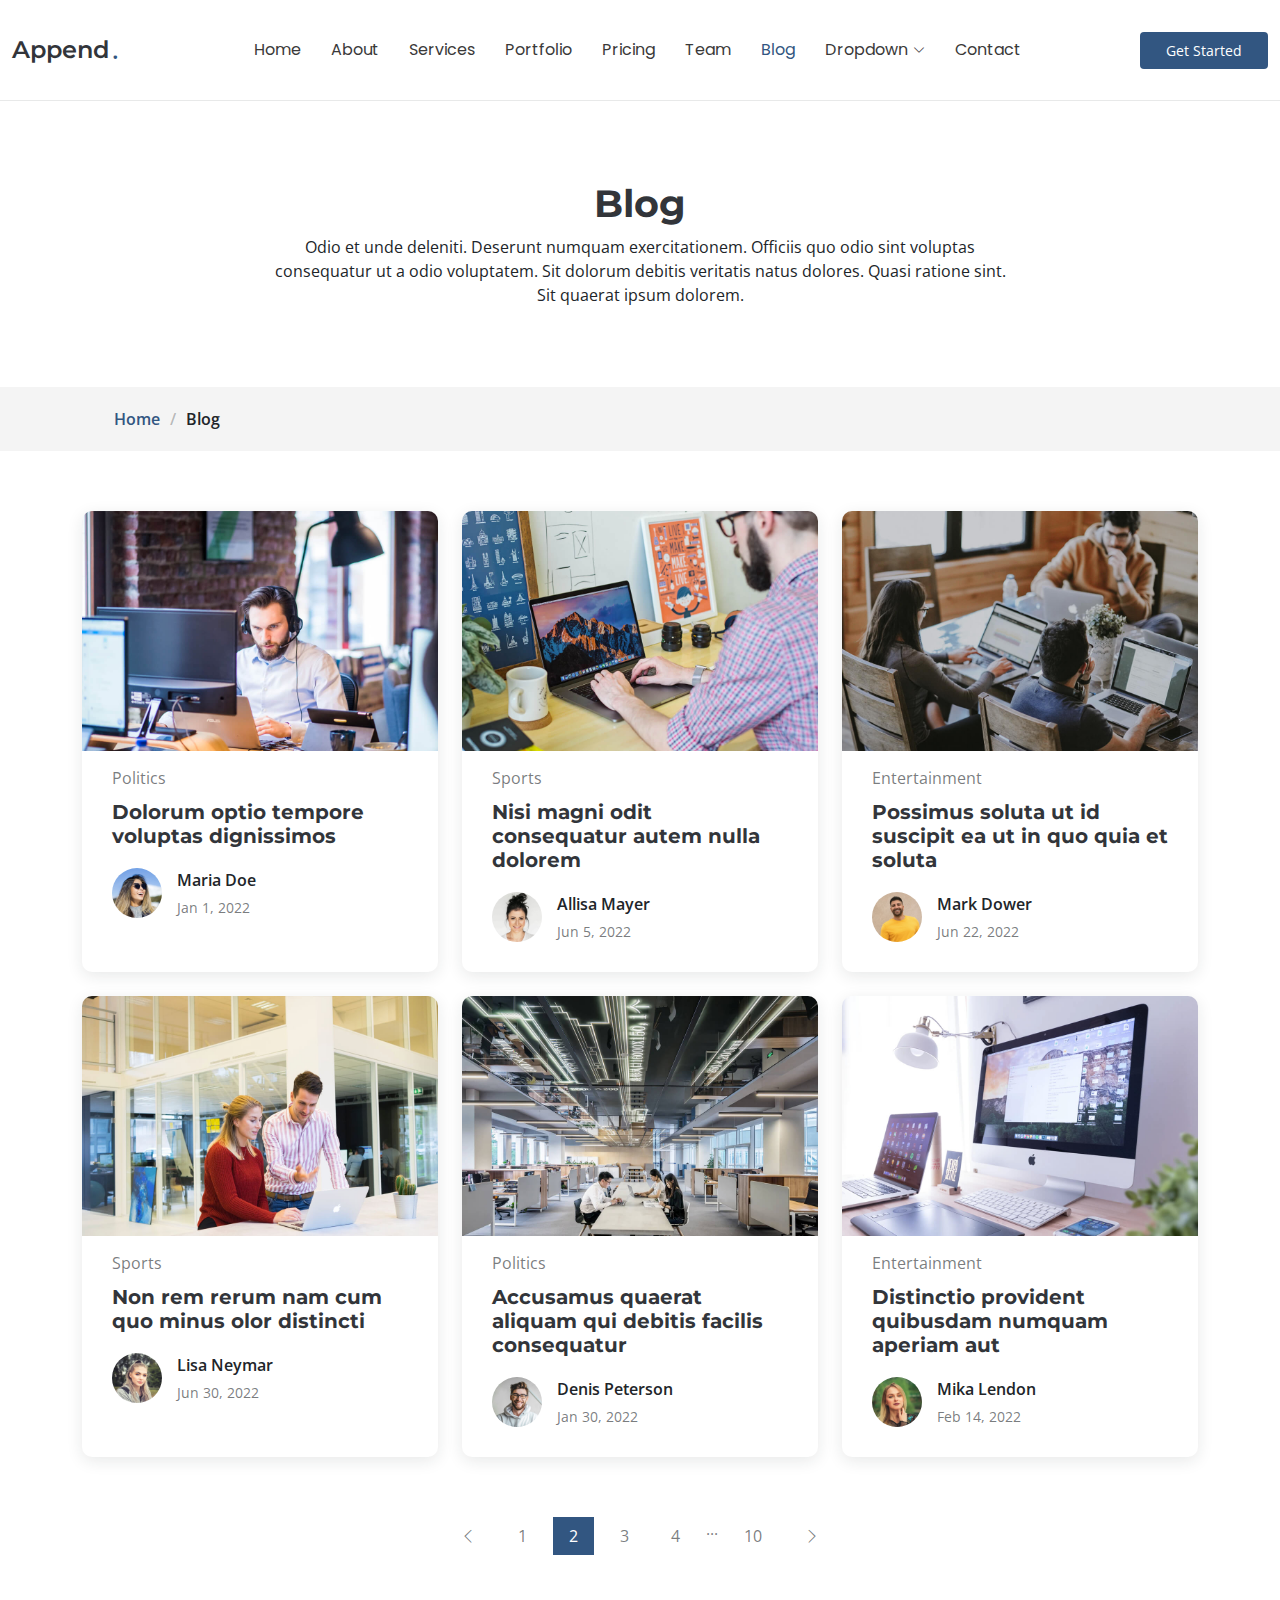
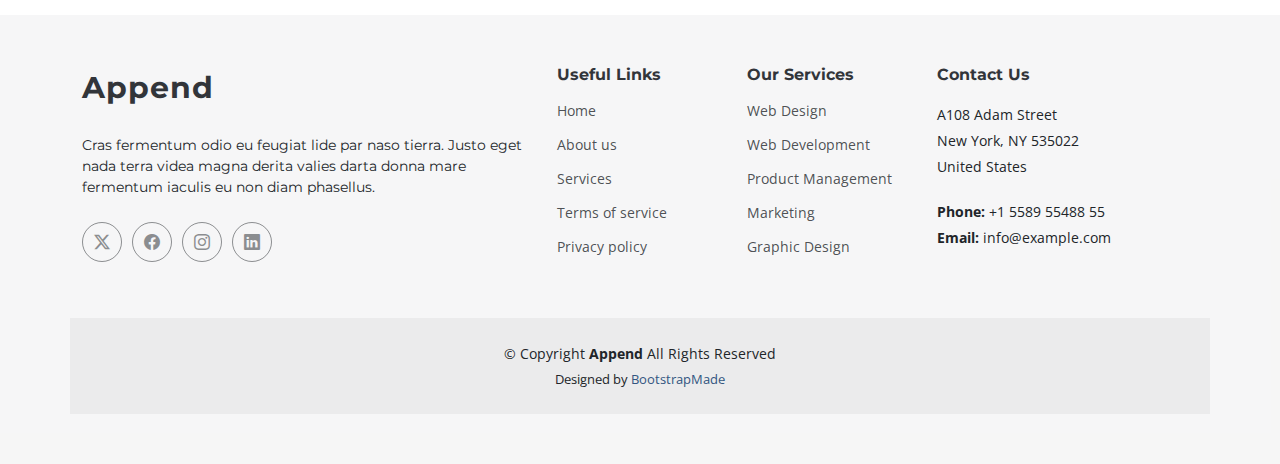
==== blog.html @ b0d9e705 "update" ====
<!DOCTYPE html>
<html lang="en">

<head>
  <meta charset="utf-8">
  <meta content="width=device-width, initial-scale=1.0" name="viewport">
  <title>Blog - Append Bootstrap Template</title>
  <meta content="" name="description">
  <meta content="" name="keywords">

  <!-- Favicons -->
  <link href="assets/img/favicon.png" rel="icon">
  <link href="assets/img/apple-touch-icon.png" rel="apple-touch-icon">

  <!-- Fonts -->
  <link href="https://fonts.googleapis.com" rel="preconnect">
  <link href="https://fonts.gstatic.com" rel="preconnect" crossorigin>
  <link href="https://fonts.googleapis.com/css2?family=Open+Sans:ital,wght@0,300;0,400;0,500;0,600;0,700;0,800;1,300;1,400;1,500;1,600;1,700;1,800&family=Montserrat:ital,wght@0,100;0,200;0,300;0,400;0,500;0,600;0,700;0,800;0,900;1,100;1,200;1,300;1,400;1,500;1,600;1,700;1,800;1,900&family=Poppins:ital,wght@0,100;0,200;0,300;0,400;0,500;0,600;0,700;0,800;0,900;1,100;1,200;1,300;1,400;1,500;1,600;1,700;1,800;1,900&display=swap" rel="stylesheet">

  <!-- Vendor CSS Files -->
  <link href="assets/vendor/bootstrap/css/bootstrap.min.css" rel="stylesheet">
  <link href="assets/vendor/bootstrap-icons/bootstrap-icons.css" rel="stylesheet">
  <link href="assets/vendor/aos/aos.css" rel="stylesheet">
  <link href="assets/vendor/glightbox/css/glightbox.min.css" rel="stylesheet">
  <link href="assets/vendor/swiper/swiper-bundle.min.css" rel="stylesheet">

  <!-- Main CSS File -->
  <link href="assets/css/main.css" rel="stylesheet">

  <!-- =======================================================
  * Template Name: Append
  * Template URL: https://bootstrapmade.com/append-bootstrap-website-template/
  * Updated: Jun 14 2024 with Bootstrap v5.3.3
  * Author: BootstrapMade.com
  * License: https://bootstrapmade.com/license/
  ======================================================== -->
</head>

<body class="blog-page">

  <header id="header" class="header d-flex align-items-center sticky-top">
    <div class="container-fluid position-relative d-flex align-items-center justify-content-between">

      <a href="index.html" class="logo d-flex align-items-center me-auto me-xl-0">
        <!-- Uncomment the line below if you also wish to use an image logo -->
        <!-- <img src="assets/img/logo.png" alt=""> -->
        <h1 class="sitename">Append</h1><span>.</span>
      </a>

      <nav id="navmenu" class="navmenu">
        <ul>
          <li><a href="index.html#hero">Home</a></li>
          <li><a href="index.html#about">About</a></li>
          <li><a href="index.html#services">Services</a></li>
          <li><a href="index.html#portfolio">Portfolio</a></li>
          <li><a href="index.html#pricing">Pricing</a></li>
          <li><a href="index.html#team">Team</a></li>
          <li><a href="blog.html" class="active">Blog</a></li>
          <li class="dropdown"><a href="#"><span>Dropdown</span> <i class="bi bi-chevron-down toggle-dropdown"></i></a>
            <ul>
              <li><a href="#">Dropdown 1</a></li>
              <li class="dropdown"><a href="#"><span>Deep Dropdown</span> <i class="bi bi-chevron-down toggle-dropdown"></i></a>
                <ul>
                  <li><a href="#">Deep Dropdown 1</a></li>
                  <li><a href="#">Deep Dropdown 2</a></li>
                  <li><a href="#">Deep Dropdown 3</a></li>
                  <li><a href="#">Deep Dropdown 4</a></li>
                  <li><a href="#">Deep Dropdown 5</a></li>
                </ul>
              </li>
              <li><a href="#">Dropdown 2</a></li>
              <li><a href="#">Dropdown 3</a></li>
              <li><a href="#">Dropdown 4</a></li>
            </ul>
          </li>
          <li><a href="index.html#contact">Contact</a></li>
        </ul>
        <i class="mobile-nav-toggle d-xl-none bi bi-list"></i>
      </nav>

      <a class="btn-getstarted" href="index.html#about">Get Started</a>

    </div>
  </header>

  <main class="main">

    <!-- Page Title -->
    <div class="page-title" data-aos="fade">
      <div class="heading">
        <div class="container">
          <div class="row d-flex justify-content-center text-center">
            <div class="col-lg-8">
              <h1>Blog</h1>
              <p class="mb-0">Odio et unde deleniti. Deserunt numquam exercitationem. Officiis quo odio sint voluptas consequatur ut a odio voluptatem. Sit dolorum debitis veritatis natus dolores. Quasi ratione sint. Sit quaerat ipsum dolorem.</p>
            </div>
          </div>
        </div>
      </div>
      <nav class="breadcrumbs">
        <div class="container">
          <ol>
            <li><a href="index.html">Home</a></li>
            <li class="current">Blog</li>
          </ol>
        </div>
      </nav>
    </div><!-- End Page Title -->

    <!-- Blog Posts Section -->
    <section id="blog-posts" class="blog-posts section">

      <div class="container">
        <div class="row gy-4">

          <div class="col-lg-4">
            <article>

              <div class="post-img">
                <img src="assets/img/blog/blog-1.jpg" alt="" class="img-fluid">
              </div>

              <p class="post-category">Politics</p>

              <h2 class="title">
                <a href="blog-details.html">Dolorum optio tempore voluptas dignissimos</a>
              </h2>

              <div class="d-flex align-items-center">
                <img src="assets/img/blog/blog-author.jpg" alt="" class="img-fluid post-author-img flex-shrink-0">
                <div class="post-meta">
                  <p class="post-author">Maria Doe</p>
                  <p class="post-date">
                    <time datetime="2022-01-01">Jan 1, 2022</time>
                  </p>
                </div>
              </div>

            </article>
          </div><!-- End post list item -->

          <div class="col-lg-4">
            <article>

              <div class="post-img">
                <img src="assets/img/blog/blog-2.jpg" alt="" class="img-fluid">
              </div>

              <p class="post-category">Sports</p>

              <h2 class="title">
                <a href="blog-details.html">Nisi magni odit consequatur autem nulla dolorem</a>
              </h2>

              <div class="d-flex align-items-center">
                <img src="assets/img/blog/blog-author-2.jpg" alt="" class="img-fluid post-author-img flex-shrink-0">
                <div class="post-meta">
                  <p class="post-author">Allisa Mayer</p>
                  <p class="post-date">
                    <time datetime="2022-01-01">Jun 5, 2022</time>
                  </p>
                </div>
              </div>

            </article>
          </div><!-- End post list item -->

          <div class="col-lg-4">
            <article>

              <div class="post-img">
                <img src="assets/img/blog/blog-3.jpg" alt="" class="img-fluid">
              </div>

              <p class="post-category">Entertainment</p>

              <h2 class="title">
                <a href="blog-details.html">Possimus soluta ut id suscipit ea ut in quo quia et soluta</a>
              </h2>

              <div class="d-flex align-items-center">
                <img src="assets/img/blog/blog-author-3.jpg" alt="" class="img-fluid post-author-img flex-shrink-0">
                <div class="post-meta">
                  <p class="post-author">Mark Dower</p>
                  <p class="post-date">
                    <time datetime="2022-01-01">Jun 22, 2022</time>
                  </p>
                </div>
              </div>

            </article>
          </div><!-- End post list item -->

          <div class="col-lg-4">
            <article>

              <div class="post-img">
                <img src="assets/img/blog/blog-4.jpg" alt="" class="img-fluid">
              </div>

              <p class="post-category">Sports</p>

              <h2 class="title">
                <a href="blog-details.html">Non rem rerum nam cum quo minus olor distincti</a>
              </h2>

              <div class="d-flex align-items-center">
                <img src="assets/img/blog/blog-author-4.jpg" alt="" class="img-fluid post-author-img flex-shrink-0">
                <div class="post-meta">
                  <p class="post-author">Lisa Neymar</p>
                  <p class="post-date">
                    <time datetime="2022-01-01">Jun 30, 2022</time>
                  </p>
                </div>
              </div>

            </article>
          </div><!-- End post list item -->

          <div class="col-lg-4">
            <article>

              <div class="post-img">
                <img src="assets/img/blog/blog-5.jpg" alt="" class="img-fluid">
              </div>

              <p class="post-category">Politics</p>

              <h2 class="title">
                <a href="blog-details.html">Accusamus quaerat aliquam qui debitis facilis consequatur</a>
              </h2>

              <div class="d-flex align-items-center">
                <img src="assets/img/blog/blog-author-5.jpg" alt="" class="img-fluid post-author-img flex-shrink-0">
                <div class="post-meta">
                  <p class="post-author">Denis Peterson</p>
                  <p class="post-date">
                    <time datetime="2022-01-01">Jan 30, 2022</time>
                  </p>
                </div>
              </div>

            </article>
          </div><!-- End post list item -->

          <div class="col-lg-4">
            <article>

              <div class="post-img">
                <img src="assets/img/blog/blog-6.jpg" alt="" class="img-fluid">
              </div>

              <p class="post-category">Entertainment</p>

              <h2 class="title">
                <a href="blog-details.html">Distinctio provident quibusdam numquam aperiam aut</a>
              </h2>

              <div class="d-flex align-items-center">
                <img src="assets/img/blog/blog-author-6.jpg" alt="" class="img-fluid post-author-img flex-shrink-0">
                <div class="post-meta">
                  <p class="post-author">Mika Lendon</p>
                  <p class="post-date">
                    <time datetime="2022-01-01">Feb 14, 2022</time>
                  </p>
                </div>
              </div>

            </article>
          </div><!-- End post list item -->

        </div>
      </div>

    </section><!-- /Blog Posts Section -->

    <!-- Blog Pagination Section -->
    <section id="blog-pagination" class="blog-pagination section">

      <div class="container">
        <div class="d-flex justify-content-center">
          <ul>
            <li><a href="#"><i class="bi bi-chevron-left"></i></a></li>
            <li><a href="#">1</a></li>
            <li><a href="#" class="active">2</a></li>
            <li><a href="#">3</a></li>
            <li><a href="#">4</a></li>
            <li>...</li>
            <li><a href="#">10</a></li>
            <li><a href="#"><i class="bi bi-chevron-right"></i></a></li>
          </ul>
        </div>
      </div>

    </section><!-- /Blog Pagination Section -->

  </main>

  <footer id="footer" class="footer position-relative">

    <div class="container footer-top">
      <div class="row gy-4">
        <div class="col-lg-5 col-md-12 footer-about">
          <a href="index.html" class="logo d-flex align-items-center">
            <span class="sitename">Append</span>
          </a>
          <p>Cras fermentum odio eu feugiat lide par naso tierra. Justo eget nada terra videa magna derita valies darta donna mare fermentum iaculis eu non diam phasellus.</p>
          <div class="social-links d-flex mt-4">
            <a href=""><i class="bi bi-twitter-x"></i></a>
            <a href=""><i class="bi bi-facebook"></i></a>
            <a href=""><i class="bi bi-instagram"></i></a>
            <a href=""><i class="bi bi-linkedin"></i></a>
          </div>
        </div>

        <div class="col-lg-2 col-6 footer-links">
          <h4>Useful Links</h4>
          <ul>
            <li><a href="#">Home</a></li>
            <li><a href="#">About us</a></li>
            <li><a href="#">Services</a></li>
            <li><a href="#">Terms of service</a></li>
            <li><a href="#">Privacy policy</a></li>
          </ul>
        </div>

        <div class="col-lg-2 col-6 footer-links">
          <h4>Our Services</h4>
          <ul>
            <li><a href="#">Web Design</a></li>
            <li><a href="#">Web Development</a></li>
            <li><a href="#">Product Management</a></li>
            <li><a href="#">Marketing</a></li>
            <li><a href="#">Graphic Design</a></li>
          </ul>
        </div>

        <div class="col-lg-3 col-md-12 footer-contact text-center text-md-start">
          <h4>Contact Us</h4>
          <p>A108 Adam Street</p>
          <p>New York, NY 535022</p>
          <p>United States</p>
          <p class="mt-4"><strong>Phone:</strong> <span>+1 5589 55488 55</span></p>
          <p><strong>Email:</strong> <span>info@example.com</span></p>
        </div>

      </div>
    </div>

    <div class="container copyright text-center mt-4">
      <p>© <span>Copyright</span> <strong class="sitename">Append</strong> <span>All Rights Reserved</span></p>
      <div class="credits">
        <!-- All the links in the footer should remain intact. -->
        <!-- You can delete the links only if you've purchased the pro version. -->
        <!-- Licensing information: https://bootstrapmade.com/license/ -->
        <!-- Purchase the pro version with working PHP/AJAX contact form: [buy-url] -->
        Designed by <a href="https://bootstrapmade.com/">BootstrapMade</a>
      </div>
    </div>

  </footer>

  <!-- Scroll Top -->
  <a href="#" id="scroll-top" class="scroll-top d-flex align-items-center justify-content-center"><i class="bi bi-arrow-up-short"></i></a>

  <!-- Preloader -->
  <div id="preloader"></div>

  <!-- Vendor JS Files -->
  <script src="assets/vendor/bootstrap/js/bootstrap.bundle.min.js"></script>
  <script src="assets/vendor/php-email-form/validate.js"></script>
  <script src="assets/vendor/aos/aos.js"></script>
  <script src="assets/vendor/glightbox/js/glightbox.min.js"></script>
  <script src="assets/vendor/purecounter/purecounter_vanilla.js"></script>
  <script src="assets/vendor/imagesloaded/imagesloaded.pkgd.min.js"></script>
  <script src="assets/vendor/isotope-layout/isotope.pkgd.min.js"></script>
  <script src="assets/vendor/swiper/swiper-bundle.min.js"></script>

  <!-- Main JS File -->
  <script src="assets/js/main.js"></script>

</body>

</html>
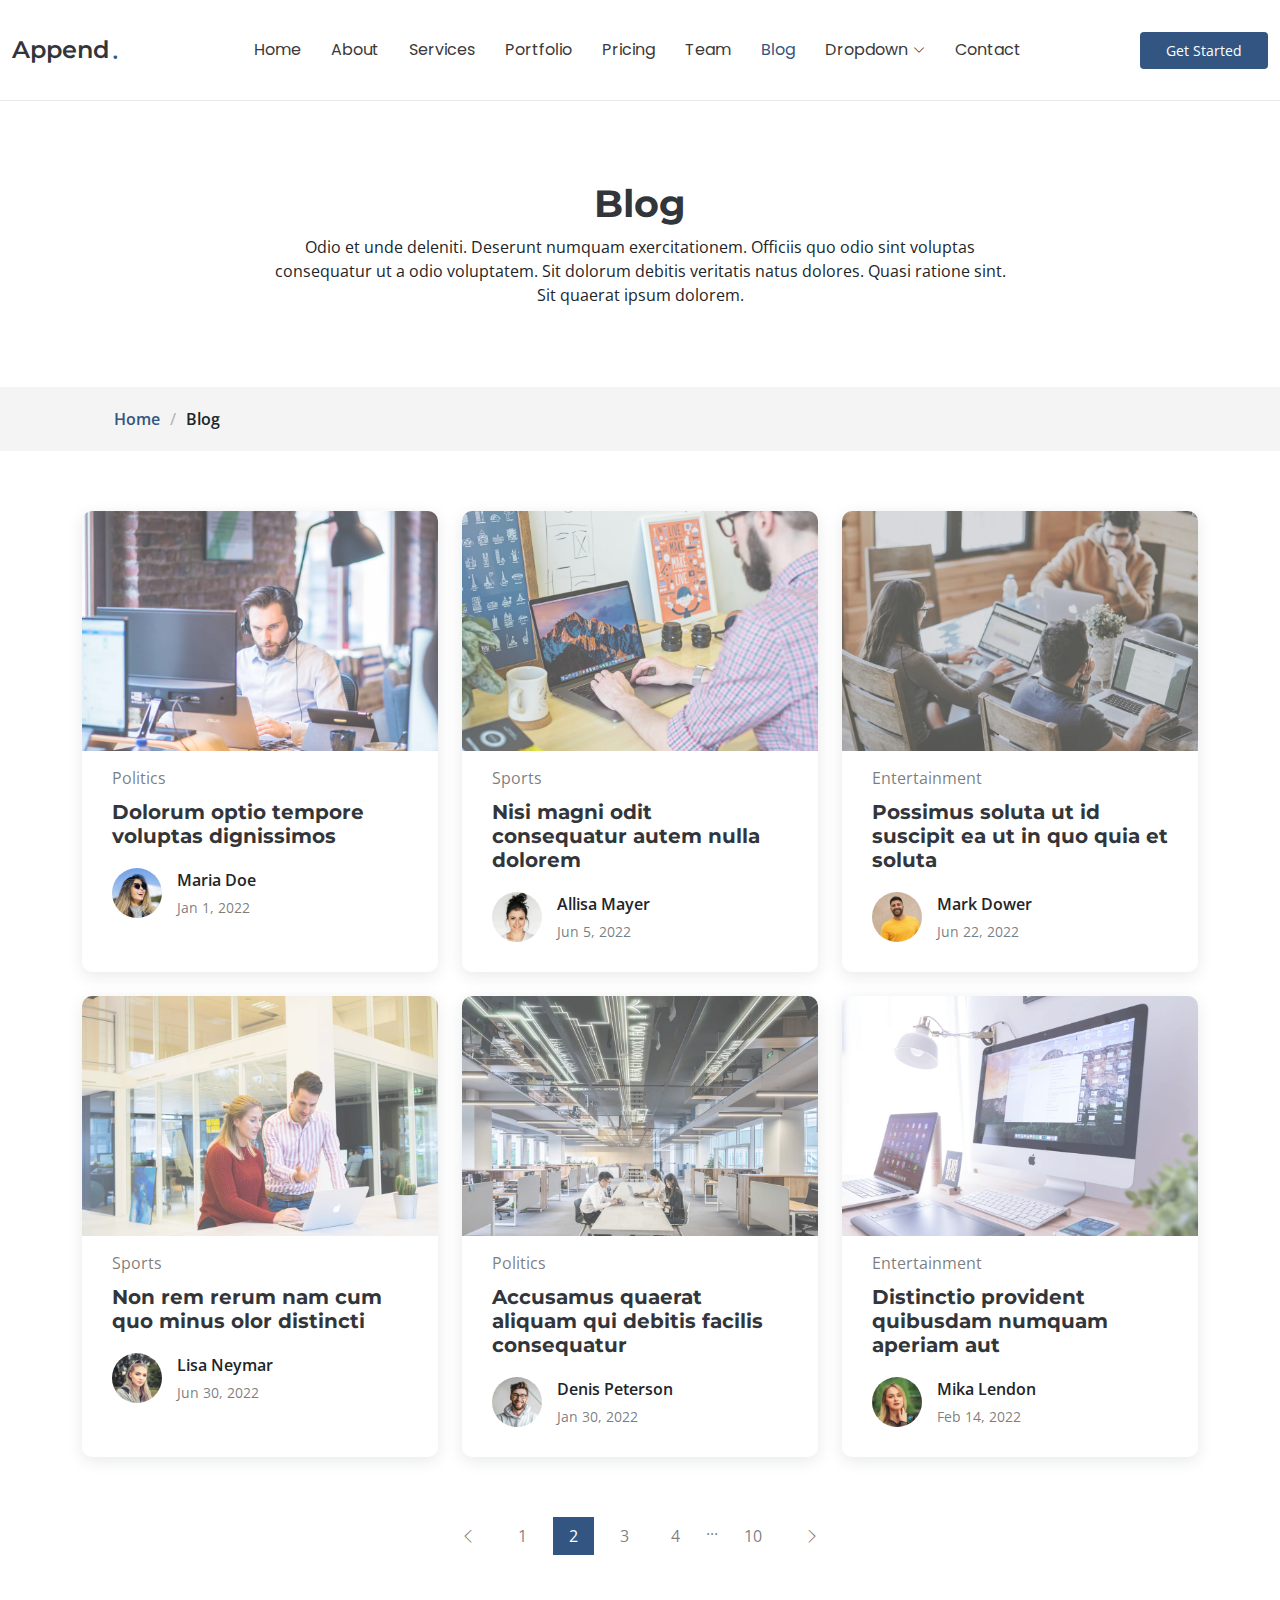
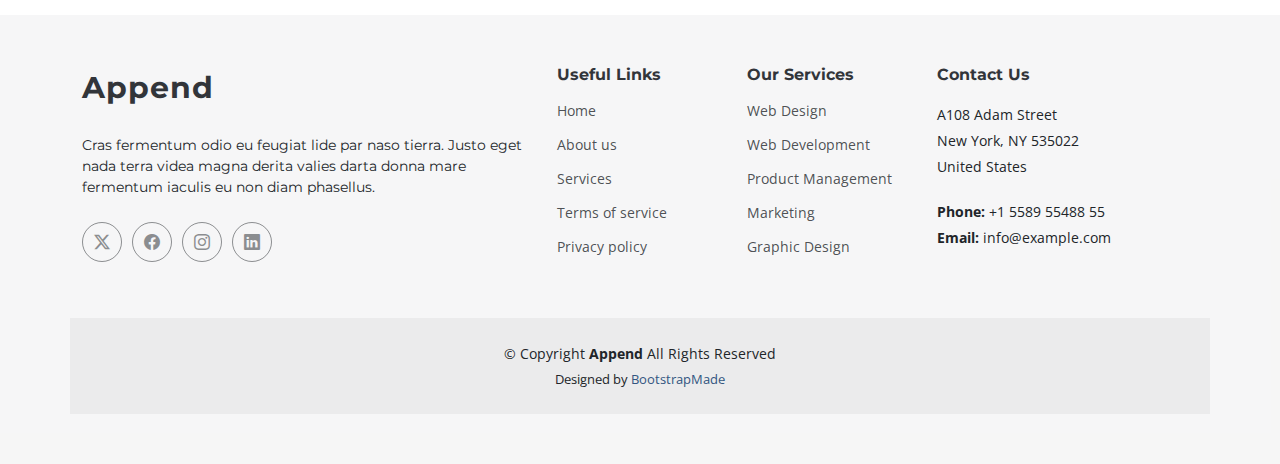
==== commit 3db16479: "update" ====
--- a/blog.html
+++ b/blog.html
@@ -115,7 +115,6 @@
 
           <div class="col-lg-4">
             <article>
-
               <div class="post-img">
                 <img src="assets/img/blog/blog-1.jpg" alt="" class="img-fluid">
               </div>
--- a/assets/css/main.css
+++ b/assets/css/main.css
@@ -2478,6 +2478,15 @@
 .blog-details .meta-bottom .share i {
   padding-left: 5px;
 }
+#blog-posts article .post-img img{
+  transition: all 0.5s ;
+  opacity: 0.7;
+}
+#blog-posts article:hover .post-img img{
+  transform: scale(105%);
+  transition: all 0.5s ;
+  opacity: 1;
+}
 
 /*--------------------------------------------------------------
 # Blog Author Section
@@ -2499,7 +2508,7 @@
 .blog-author h4 {
   font-weight: 600;
   font-size: 20px;
-  margin-bottom: 0px;
+  margin-bottom: 0px; 
   padding: 0;
   color: color-mix(in srgb, var(--default-color), transparent 20%);
 }
